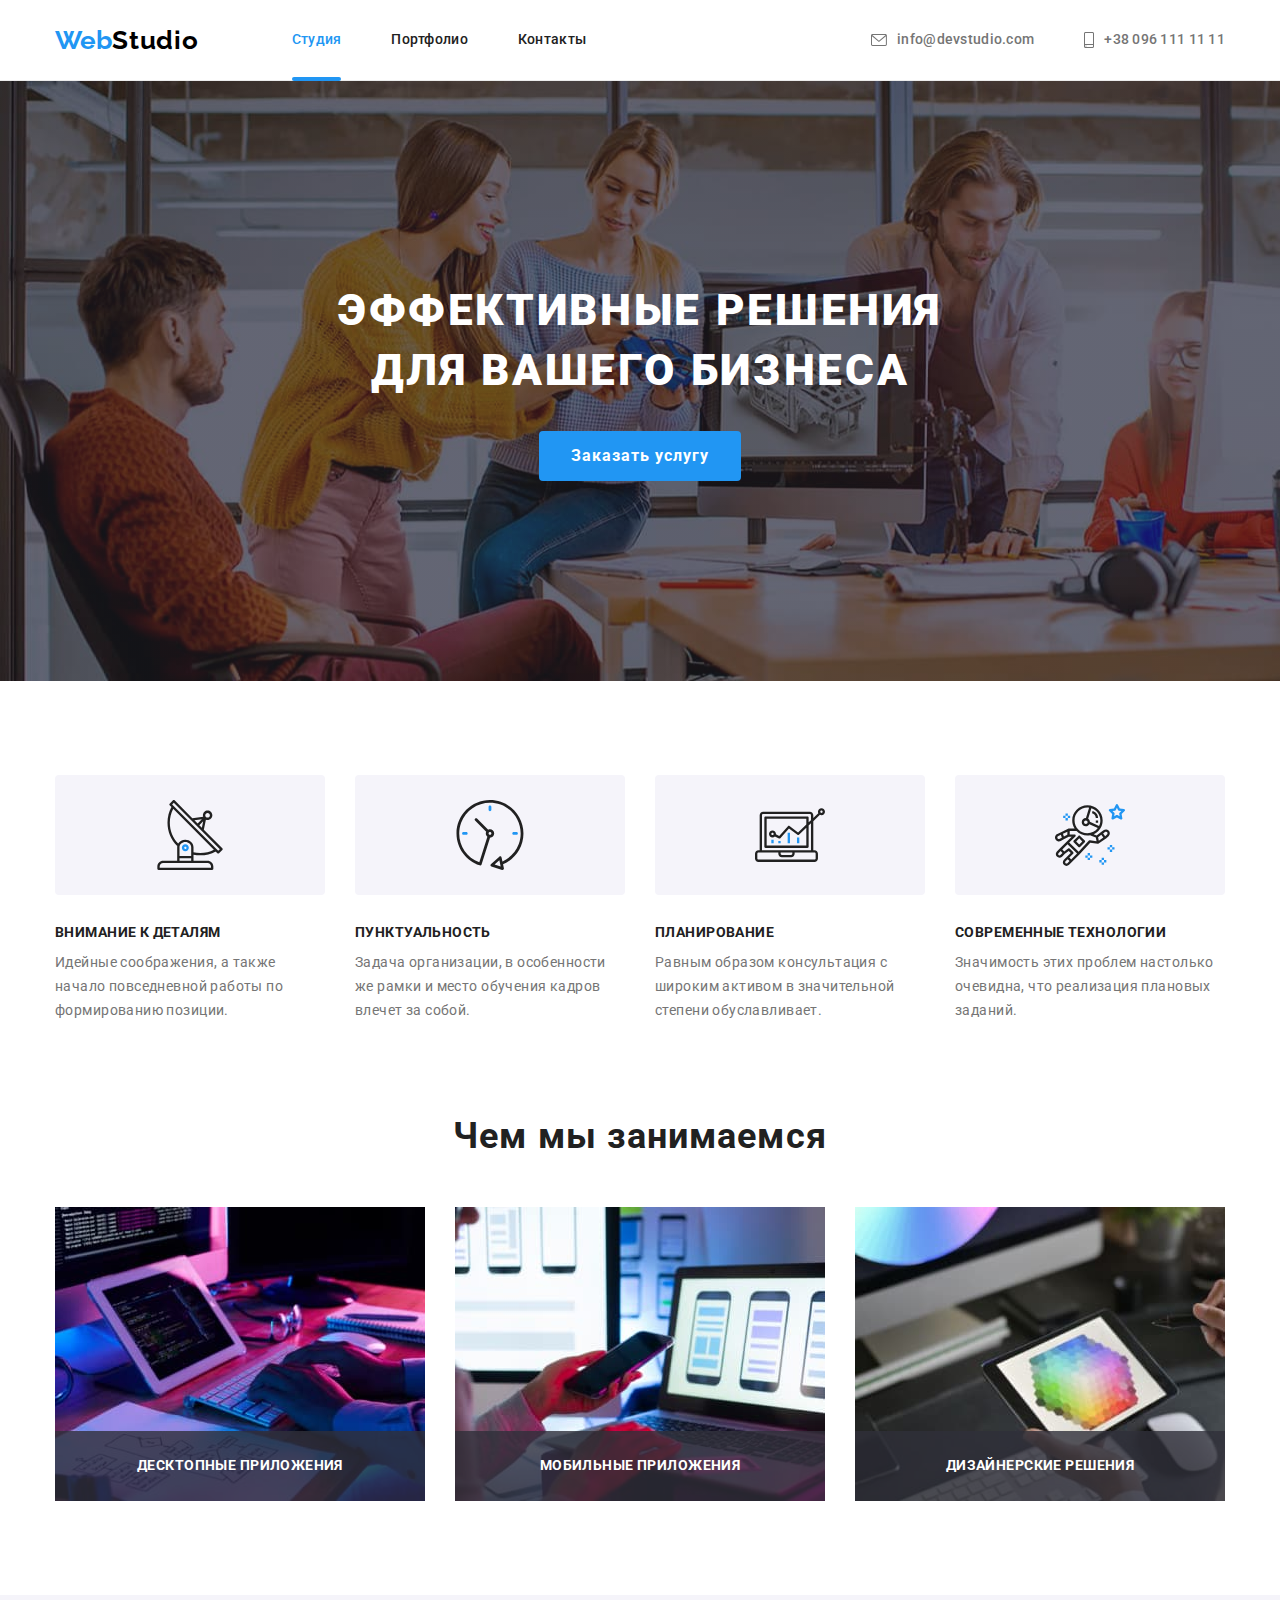
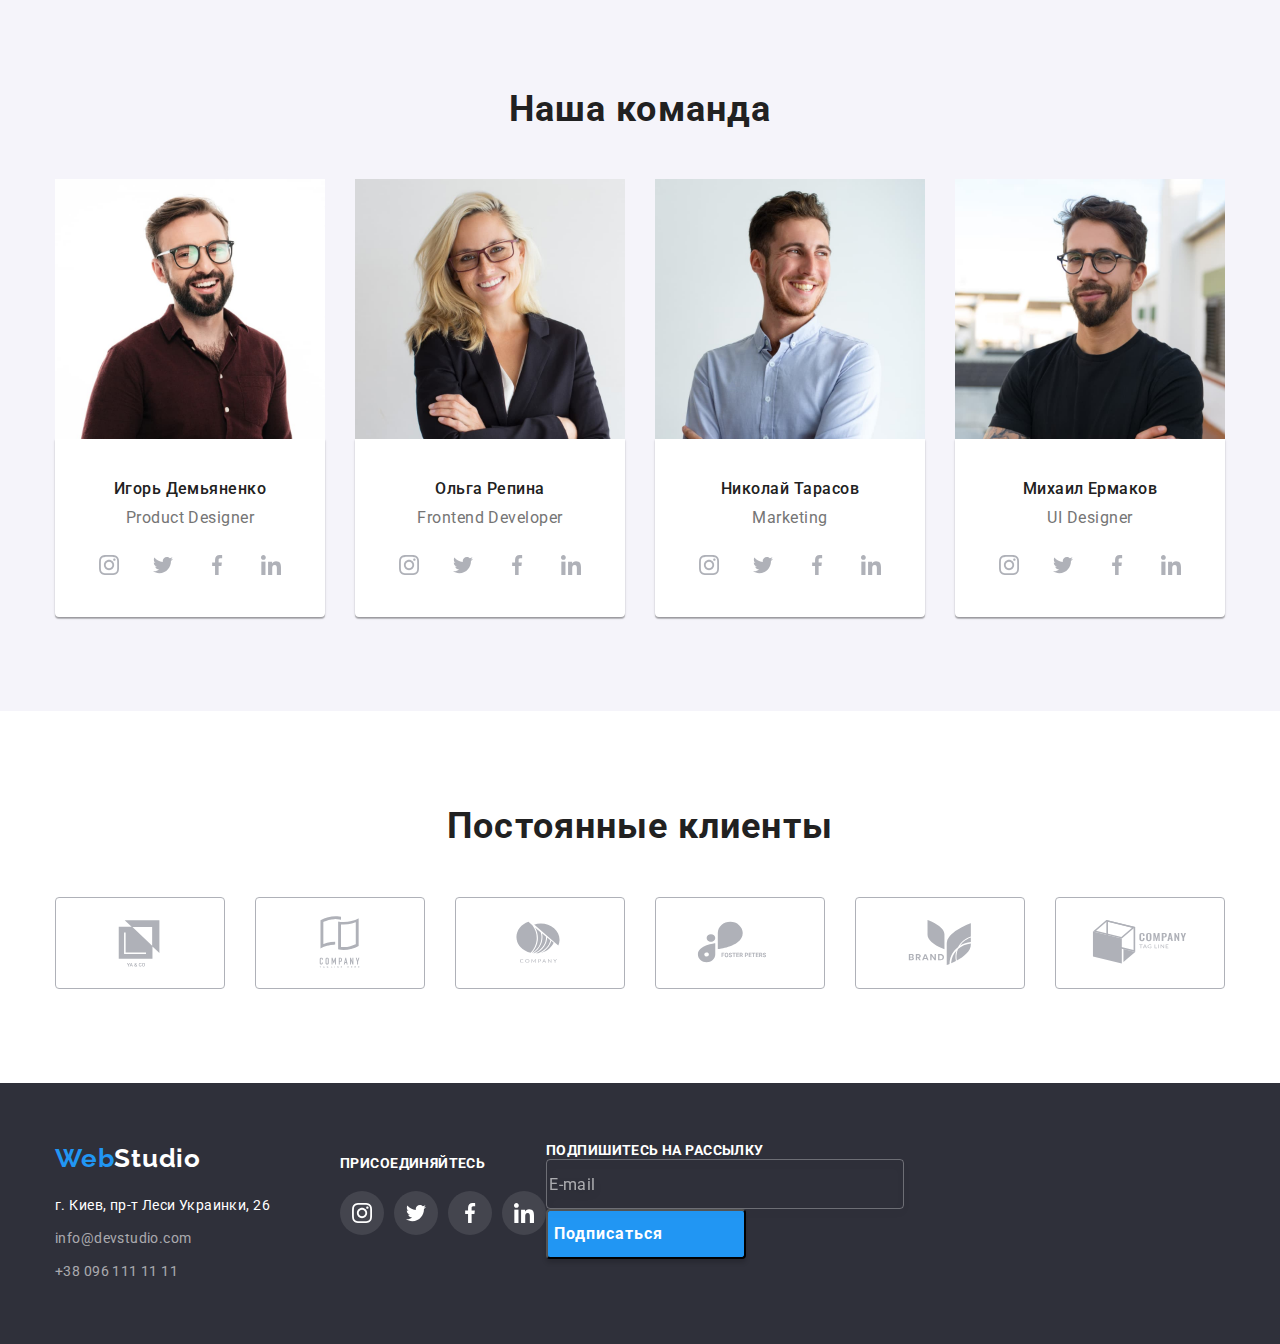
==== index.html @ f49827c9 "Заполнила форму в модальном окне" ====
<!DOCTYPE html>
<html lang="ru">
<head>
    <meta charset="UTF-8">
    <meta http-equiv="X-UA-Compatible" content="IE=edge">
    <meta name="viewport" content="width=device-width, initial-scale=1.0">
    <link rel="preconnect" href="https://fonts.googleapis.com">
    <link rel="preconnect" href="https://fonts.gstatic.com" crossorigin>
    <link href="https://fonts.googleapis.com/css2?family=Raleway:wght@700&family=Roboto:wght@400;500;700;900&display=swap" rel="stylesheet">
    <link rel="stylesheet" href="https://cdnjs.cloudflare.com/ajax/libs/modern-normalize/1.1.0/modern-normalize.min.css">
    <link rel="stylesheet" href="./css/styles.css">

    <title>Document</title>
</head>
<body>
    <header class="header">
        <div class= "container main-nav">
        <a href="" class="header-logo link">Web<span class="header-logo-two link">Studio</span></a>
    <nav class="header-navigation">
     <ul class="header-list list">
         <li class="header-item"><a href="./index.html" class="header-link link current" >Студия</a></li>
         <li class="header-item"><a href="./portfolio.html" class="header-link link" >Портфолио</a></li>
         <li class="header-item"><a href="" class="header-link link">Контакты</a></li>
     </ul>
        </nav>
    <ul class="mailto-tel list">
     <li class="mailto-tel-item"><a href="mailto:info@devstudio.com" class="header-mailto link">
        <svg class="mailto-tel-soc-icon" width="16" height="12">
            <use href="./images/icons.svg#icon-envelope-hover-1"></use>
        </svg>info@devstudio.com</a>
    </li>
     <li class="mailto-tel-item"><a href="tel:+380961111111" class="header-tel link">
         <svg class="mailto-tel-soc-icon" width="10" height="16">
        <use href="./images/icons.svg#icon-smartphone-1"></use>
    </svg>+38 096 111 11 11</a>
    </li>
  </div>
    </header>

<main>
    <section class="hero">
        <h1 class="hero-title">Эффективные решения <br/> для вашего бизнеса</h1>
        <button type="button" class="hero-btn" data-modal-open>Заказать услугу</button> 
    </section>


    <section class="section-one section">
         <!-- скрытый заголовок-->
         <h2 class="visually-hidden">Наши обязанности</h2>
        <div class="container">
        <ul class="section-one-list list">
            <li class="section-one-item">
            <div class="section-soc">
                    <svg class="section-soc-icon" width="70" height="70">
                        <use href="./images/icons.svg#icon-antenna"></use>
                    </svg>
                </div>
            <h3 class="section-one-subtitle">Внимание к деталям</h3>
                <p class="section-one-text">Идейные соображения, а также начало повседневной работы по формированию позиции.</p>
            </li>
            <li class="section-one-item">
                <div class="section-soc">
                    <svg class="section-soc-icon" width="70" height="70">
                        <use href="./images/icons.svg#icon-clock"></use>
                    </svg>
                </div>
                <h3 class="section-one-subtitle">Пунктуальность</h3>
                <p class="section-one-text">Задача организации, в особенности же рамки и место обучения кадров влечет за собой.</p>
            </li>
            <li class="section-one-item">
                <div class="section-soc">
                    <svg class="section-soc-icon" width="70" height="70">
                        <use href="./images/icons.svg#icon-diagram"></use>
                    </svg>
                </div>
                <h3 class="section-one-subtitle">Планирование</h3>
                <p class="section-one-text">Равным образом консультация с широким активом в значительной степени обуславливает.</p>
            </li>
            <li class="section-one-item">
                <div class="section-soc">
                    <svg class="section-soc-icon" width="70" height="70">
                        <use href="./images/icons.svg#icon-astronaut"></use>
                    </svg>
                </div>
            <h3 class="section-one-subtitle">Современные технологии</h3>
                <p class="section-one-text">Значимость этих проблем настолько очевидна, что реализация плановых заданий.</p>
            </li>
        </ul>
    </div>
    </section>

    <section class="work section">
        <div class= "container">
        <h2 class="work-top-text">Чем мы занимаемся</h2>
        <ul class="work-list list">
            <li class="work-item"><img src="./images/img.jpg" alt="Пишем сайт" width="370" height="294"/>
            <p class="work-subtitle">Десктопные приложения</p>
            </li>
            <li class="work-item"><img src="./images/img1.jpg" alt="Создаем макет" width="370" height="294"/>
            <p class="work-subtitle">Мобильные приложения</p>
            </li>
            <li class="work-item"><img src="./images/img2.jpg" alt="Создаем дизайн" width="370" height="294"/>
            <p class="work-subtitle">Дизайнерские решения</p>
            </li>
        </ul>
    </div>
    </section>

    <section class="team section">
        <div class= "container">
        <h2 class="team-top-text">Наша команда</h2>
        <ul class="team-list list">
            <li class="team-item"><img src="./images/foto.jpg" alt="Product Designer" width="270" height="260"/>
        <div class="team-card">
                <h3 class="team-subtitle">Игорь Демьяненко</h3>
                <p class="team-text">Product Designer</p>
                <ul class="team-soc-list list">
                    <li class="team-soc-item">
                        <a href="" class="team-soc-link">
                        <svg class="team-soc-icon" width="20" height="20">
                            <use href="./images/icons.svg#icon-instagram-2"></use>
                        </svg>
                        </a>
                    </li>
                    <li class="team-soc-item">
                        <a href="" class="team-soc-link">
                            <svg class="team-soc-icon" width="20" height="20">
                                <use href="./images/icons.svg#icon-twitter-1"></use>
                            </svg>
                        </a>
                    </li>
                    <li class="team-soc-item">
                        <a href="" class="team-soc-link">
                            <svg class="team-soc-icon" width="20" height="20">
                                <use href="./images/icons.svg#icon-facebook-1"></use>
                            </svg>
                        </a>
                    </li>
                    <li class="team-soc-item">
                        <a href="" class="team-soc-link">
                            <svg class="team-soc-icon" width="20" height="20">
                                <use href="./images/icons.svg#icon-linkedin-1"></use>
                            </svg>
                        </a>
                    </li>
                </ul>
                </div>
            </li>
            <li class="team-item"><img src="./images/foto1.jpg" alt="Frontend Developer" width="270" height="260"/>
                <div class="team-card">
                <h3 class="team-subtitle">Ольга Репина</h3>
                <p class="team-text">Frontend Developer</p>
                <ul class="team-soc-list list">
                    <li class="team-soc-item">
                        <a href="" class="team-soc-link">
                            <svg class="team-soc-icon" width="20" height="20">
                                <use href="./images/icons.svg#icon-instagram-2"></use>
                            </svg>
                        </a>
                    </li>
                    <li class="team-soc-item">
                        <a href="" class="team-soc-link">
                            <svg class="team-soc-icon" width="20" height="20">
                                <use href="./images/icons.svg#icon-twitter-1"></use>
                            </svg>
                        </a>
                    </li>
                    <li class="team-soc-item">
                        <a href="" class="team-soc-link">
                            <svg class="team-soc-icon" width="20" height="20">
                                <use href="./images/icons.svg#icon-facebook-1"></use>
                            </svg>
                        </a>
                    </li>
                    <li class="team-soc-item">
                        <a href="" class="team-soc-link">
                            <svg class="team-soc-icon" width="20" height="20">
                                <use href="./images/icons.svg#icon-linkedin-1"></use>
                            </svg>
                        </a>
                    </li>
                </ul>
                </div>
            </li>
            <li class="team-item"><img src="./images/foto2.jpg" alt="Marketing" width="270" height="260"/>
            <div class="team-card">
                <h3 class="team-subtitle">Николай Тарасов</h3>
                <p class="team-text">Marketing</p>
                <ul class="team-soc-list list">
                    <li class="team-soc-item">
                        <a href="" class="team-soc-link">
                            <svg class="team-soc-icon" width="20" height="20">
                                <use href="./images/icons.svg#icon-instagram-2"></use>
                            </svg>
                        </a>
                    </li>
                    <li class="team-soc-item">
                        <a href="" class="team-soc-link">
                            <svg class="team-soc-icon" width="20" height="20">
                                <use href="./images/icons.svg#icon-twitter-1"></use>
                            </svg>
                        </a>
                    </li>
                    <li class="team-soc-item">
                        <a href="" class="team-soc-link">
                            <svg class="team-soc-icon" width="20" height="20">
                                <use href="./images/icons.svg#icon-facebook-1"></use>
                            </svg>
                        </a>
                    </li>
                    <li class="team-soc-item">
                        <a href="" class="team-soc-link">
                            <svg class="team-soc-icon" width="20" height="20">
                                <use href="./images/icons.svg#icon-linkedin-1"></use>
                            </svg>
                        </a>
                    </li>
                </ul>
            </div>
                </li>
            <li class="team-item"><img src="./images/foto3.jpg" alt="UI Designer" width="270" height="260"/> 
                <div class="team-card">
                <h3 class="team-subtitle">Михаил Ермаков</h3>
                <p class="team-text">UI Designer</p>
                <ul class="team-soc-list list">
                    <li class="team-soc-item">
                        <a href="" class="team-soc-link">
                            <svg class="team-soc-icon" width="20" height="20">
                                <use href="./images/icons.svg#icon-instagram-2"></use>
                            </svg>
                        </a>
                    </li>
                    <li class="team-soc-item">
                        <a href="" class="team-soc-link">
                            <svg class="team-soc-icon" width="20" height="20">
                                <use href="./images/icons.svg#icon-twitter-1"></use>
                            </svg>
                        </a>
                    </li>
                    <li class="team-soc-item">
                        <a href="" class="team-soc-link">
                            <svg class="team-soc-icon" width="20" height="20">
                                <use href="./images/icons.svg#icon-facebook-1"></use>
                            </svg>
                        </a>
                    </li>
                    <li class="team-soc-item">
                        <a href="" class="team-soc-link">
                            <svg class="team-soc-icon" width="20" height="20">
                                <use href="./images/icons.svg#icon-linkedin-1"></use>
                            </svg>
                        </a>
                    </li>
                </ul>
                </div>
            </li>
        </ul>
    </div>
    </section>
    <section class="clients section">
        <div class="container">
            <h2 class="clients-text">Постоянные клиенты</h2>
            <ul class= "clients-soc-list list">
                <li class="clients-soc-item">
                    <a href="" class="clients-soc-link">
                        <svg class="clients-soc-icon" width="106" height="60">
                            <use href="./images/icons.svg#icon-Logo"></use>
                        </svg>
                    </a>
                </li>
                <li class="clients-soc-item">
                    <a href="" class="clients-soc-link">
                        <svg class="clients-soc-icon" width="106" height="60">
                            <use href="./images/icons.svg#icon-Logo-1"></use>
                        </svg>
                    </a>
                <li class="clients-soc-item">
                    <a href="" class="clients-soc-link">
                        <svg class="clients-soc-icon" width="106" height="60">
                            <use href="./images/icons.svg#icon-Logo-2"></use>
                        </svg>
                    </a>
                </li>
                <li class="clients-soc-item">
                    <a href="" class="clients-soc-link">
                        <svg class="clients-soc-icon" width="106" height="60">
                            <use href="./images/icons.svg#icon-Logo-3"></use>
                        </svg>
                    </a>
                <li class="clients-soc-item">
                    <a href="" class="clients-soc-link">
                        <svg class="clients-soc-icon" width="106" height="60">
                            <use href="./images/icons.svg#icon-Logo-4"></use>
                        </svg>
                    </a>
                </li>
                <li class="clients-soc-item">
                    <a href="" class="clients-soc-link">
                        <svg class="clients-soc-icon" width="106" height="60">
                            <use href="./images/icons.svg#icon-Logo-5"></use>
                        </svg>
                    </a>
            </ul>
        </div>
    </section>
    </main>
<footer class="footer">
    <div class="container">
        <div class="footer-main">
        <a href="" class="footer-logo link">Web<span class="footer-logo-two link">Studio</span></a>
        <address class="adress">
            <div class="adress-text">г. Киев, пр-т Леси Украинки, 26</div>
            <div class="footer-contacts"><a href="mailto:info@devstudio.com"
                    class="adress-mailto link">info@devstudio.com</a> <br></div>
            <div> <a href="tel:+380961111111" class="adress-tel link">+38 096 111 11 11</a></div>
        </address>
        </div>
    <div class="footer-soc-content">
            <h3 class="footer-title">присоединяйтесь</h3>
            <ul class="footer-soc-list list">
                <li class="footer-soc-item">
                    <a href="" class="footer-soc-link">
                        <svg class="footer-soc-icon" width="20" height="20">
                            <use href="./images/icons.svg#icon-instagram-2"></use>
                        </svg>
                    </a>
                </li>
                <li class="footer-soc-item">
                    <a href="" class="footer-soc-link">
                        <svg class="footer-soc-icon" width="20" height="20">
                            <use href="./images/icons.svg#icon-twitter-1"></use>
                        </svg>
                    </a>
                </li>
                <li class="footer-soc-item">
                    <a href="" class="footer-soc-link">
                        <svg class="footer-soc-icon" width="20" height="20">
                            <use href="./images/icons.svg#icon-facebook-1"></use>
                        </svg>
                    </a>
                </li>
                <li class="footer-soc-item">
                    <a href="" class="footer-soc-link">
                        <svg class="footer-soc-icon" width="20" height="20">
                            <use href="./images/icons.svg#icon-linkedin-1"></use>
                        </svg>
                    </a>
                </li>
            </ul>
        </div>
        
            <form class="footer-form">
            <h3 class="footer-top-title">Подпишитесь на рассылку</h3>
            <label for="email" class="footer-text"></label>
            <input type="email" name="email" id="email" placeholder="E-mail" class="footer-input"/>
            <button type="submit" class="footer-btn">Подписаться</button>
        </form>
      
    </div>
</footer>

<div class="backdrop is-hidden" data-modal>
    <div class="modal">
        <button type="button" class="modal-close-button" data-modal-close>
            <svg class="button-soc-icon" width="11" height="11">
                <use href="./images/icons.svg#icon-Vector"></use>
            </svg>
        </button>
        <p class="modal-title">Оставьте свои данные, мы вам перезвоним</p>
        <form>
            <label for="name" class="modal-text">Имя</label>
            <input type="text" name="name" id="name" autofocus required class="modal-input"/>
            <label for="tel" class="modal-text">Телефон</label>
            <input type="tel" name="tel" id="tel" required class="modal-input" />
            <label for="email" class="modal-text">Почта</label>
            <input type="email" name="email" id="email" required class="modal-input"/>
            <label for="comment" class="modal-text">Комментарий</label>
            <textarea name="comment" id="comment" placeholder="Введите текст" class="textarea"></textarea>
        
            <input type="checkbox" name="" id="policy"/>
            <label for="" class="modal-top-text">Соглашаюсь с рассылкой и принимаю <a href="">Условия договора</a> </label>
        
            <button type="submit" class="modal-btn">Отправить</button>
        </form>
    </div>
</div>
<script src="./js/modal.js"></script>


</body>
</html>
---- css/styles.css ----
:root {
    --header-color: #757575;
    --title-color: #212121;
    --main-color: #FFFFFF;
    --animation: cubic-bezier(0.4, 0, 0.2, 1);
}

html{
    box-sizing: border-box;
}


*, 
*::before, 
*::after{box-sizing: inherit;}

body {
    font-family: "Roboto", Tahoma, sans-serif;
    margin: 0;
}

h1,
h2,
h3,
h4,
h5,
h6,
p {
    margin-top: 0;
    margin-bottom: 0;
}

img
    {
    display: block;
    max-width: 100%;
}

.list {
    list-style: none;
    margin: 0;
    padding: 0;
}

.link {
    text-decoration: none;
}

.visually-hidden {
    position: absolute;
    white-space: nowrap;
    width: 1px;
    height: 1px;
    overflow: hidden;
    border: 0;
    padding: 0;
    clip: rect(0 0 0 0);
    clip-path: inset(50%);
    margin: -1px;
}

.container {
    margin-left: auto;
    margin-right: auto;
    padding-left: 15px;
    padding-right: 15px;
    width: 1200px;
}

.main-nav{
    display: flex;
    align-items: center;
}

/*------------index.html-----------*/

.header {
    border-bottom: 1px solid #ececec;
}

.header-list{
    display: flex;
}

.header-link{
    display: block;
    padding-top: 32px;
    padding-bottom: 32px;
position: relative;
    font-weight: 500;
    font-size: 14px;
    line-height: 1.14;
    letter-spacing: 0.02em;
    color: #212121;
    transition: color 250ms var(--animation);
}

.current::after{
    content: '';
    display: block;
    width: 100%;
    height: 4px;
    position: absolute;
    bottom: -1px;
    background: #2196F3;
    border-radius: 2px;  
}

.header-list .header-item:not(:last-child){
    margin-right: 50px;
}

.nav{
    display: block;
}

.header-navigation{
    margin-left: 93px;
}

.header-logo {
    /*margin-right: 93px;
    margin-left: 215px;*/
    font-family: 'Raleway', Tahoma, sans-serif;
    font-style: normal;
    font-weight: 700;
    font-size: 26px;
    line-height: 1.19;
    color: #2196F3;
}

.header-logo-two {
    font-family: 'Raleway', Tahoma, sans-serif;
    font-style: normal;
    font-weight: 700;
    font-size: 26px;
    line-height: 1.19;
    letter-spacing: 0.03em;
    color: #000000;
}


.header-link:hover,
.header-link:focus {
    color: #2196F3;
}

.current {
    color: #2196F3 ;
}

.header-mailto, .header-tel {
    font-weight: 500;
    font-size: 14px;
    line-height: 1.14;
    letter-spacing: 0.02em;
    color: var(--header-color);
    display: flex;
    justify-content: center;
    align-items: center;
    transition: color 250ms var(--animation);
}

.mailto-tel{
    display: flex;
    margin-left: auto;
}

.mailto-tel .mailto-tel-item:not(:last-child){
    margin-right: 50px;
}


.header-mailto:hover,
.header-mailto:focus,
.header-tel:hover,
.header-tel:focus {
    color: #2196F3;
}

.mailto-tel-soc-icon{
    margin-right: 10px;
    fill: currentColor;
}


.hero-title {
    margin-bottom: 30px;

    font-weight: 900;
    font-size: 44px;
    line-height: 1.36;
    letter-spacing: 0.06em;
    text-transform: uppercase;
    color: var(--main-color)
    }

.hero {
    padding-top: 200px;
    padding-bottom: 200px;
    background-color: #2F303A;
    text-align: center;
    background-image: linear-gradient(
    rgba(47, 48, 58, 0.4),
    rgba(47, 48, 58, 0.4)
    ),
    url(../images/img12.jpg);
background-repeat: no-repeat;
background-size: cover;
max-width: 1600px;
margin: 0 auto;
}

    .hero-btn {
    border-radius: 4px;
    border: 0;
    padding: 10px 32px;

    font-weight: 700;
    font-size: 16px;
    line-height: 1.88;
    letter-spacing: 0.06em;
    color: #FFFFFF;
    background-color: #2196F3;
    cursor: pointer;
    transition: background-color 250ms var(--animation);
}

.hero-btn:hover, 
.hero-btn:focus{
    color:#FFFFFF;
    background-color: #0f76ca;
}

.section {
    padding-top: 94px;
    padding-bottom: 94px;
}

.section-one-list{
    display: flex;
    flex-wrap: nowrap;
}

.section-one, .work {
    background-color: #FFFFFF;
}

.section-one-item {
    width: 270px;
    margin-right: 30px;
    margin-bottom: 30px;
}

/*
.section-one-item::before{
    display: block;
    content: '';
    height: 120px;
    background: #F5F4FA;
    background-size: contain;
    background-repeat: no-repeat;
    background-position: center;
    margin-bottom: 30px;
}

.icon-antenna::before{
    background-image: url('../images/antenna.svg');
}

.icon-clock::before {
    background-image: url('../images/clock.svg');
}

.icon-diagram::before {
    background-image: url('../images/diagram.svg');
}

.icon-astronaut::before {
    background-image: url('../images/astronaut.svg');
}
*/

.section-soc {
    display: flex;
    justify-content: center;
    align-items: center;
    width: 270px;
    height: 120px;
    background-color: #F5F4FA;
    border-radius: 4px;
    margin-bottom: 30px;
}


.section-one-item:nth-child(4n) {
    margin-right: 0;
}

.section-one-item:nth-last-child(-n + 4) {
    margin-bottom: 0;
}

.section-one-subtitle {
    margin-top: 0;
    margin-bottom: 10px;
    font-size: 14px;
    line-height: 1.14;
    letter-spacing: 0.03em;
    text-transform: uppercase;
    color: #212121;
}

.section-one-text {
    font-weight: 400;
    font-size: 14px;
    line-height: 1.71;
    letter-spacing: 0.03em;
    color: var(--header-color);
}

.work{
    padding-top: 0;
}
.work-list{
    display: flex;
    align-items: center;
    padding: 0;
}

.work-item {
    position: relative;
    width: 370px;
    margin-right: 30px;
    margin-bottom: 30px;
}

.work-item:nth-child(3n) {
    margin-right: 0;
}

.work-item:nth-last-child(-n + 3) {
    margin-bottom: 0;
}

.work-top-text {
    margin-top: 0;
    margin-bottom: 50px;
padding: 0;
font-size: 36px;
line-height: 1.12;
text-align: center;
letter-spacing: 0.03em;
color: var(--title-color);
}

.work-title-text{
font-weight: 700;
font-size: 14px;
line-height: 1.14;
text-align: center;
text-transform: uppercase;
color: #FFFFFF;
padding-top: 27px;
padding-bottom: 27px;
}

.work-subtitle{
    position: absolute;
    left: 0;
    bottom: 0;
    width: 370px;
    height: 70px;
    font-weight: 700;
    font-size: 14px;
    line-height: 1.14;
    text-align: center;
    letter-spacing: 0.03em;
    text-transform: uppercase;
    color: #FFFFFF;
    background: rgba(47, 48, 58, 0.8);
    display: flex;
    justify-content: center;
    align-items: center;
}

.team-top-text {
    margin-bottom: 50px;

    font-size: 36px;
    line-height: 1.12;
    text-align: center;
    letter-spacing: 0.03em;
    color: var(--title-color);
}


.team {
background: #F5F4FA;
}

.team-card {
    padding-top: 30px;
    padding-bottom: 30px;
    box-shadow: 0px 1px 3px rgba(0, 0, 0, 0.12),
        0px 1px 1px rgba(0, 0, 0, 0.14),
        0px 2px 1px rgba(0, 0, 0, 0.2);
    border-radius: 0px 0px 4px 4px;

    background: #FFFFFF;
}

.team-subtitle {
    font-weight: 500;
    font-size: 16px;
    line-height: 1.19;
    text-align: center;
    letter-spacing: 0.03em;
    color: #212121;
}

.team-text {
    font-size: 16px;
    line-height: 1.19;
    text-align: center;
    letter-spacing: 0.03em;
    color: var(--header-color);
    margin-bottom: 16px;
}

.team-list {
    display: flex;
    align-items: center;

    padding: 0;
    margin: 0;
}

.team-subtitle {
    margin: 10px;
}

.team-item {
    width: 270px;
    margin-right: 30px;
    margin-bottom: 30px;
    }

.team-item:nth-child(4n) {
    margin-right: 0;
}

.team-item:nth-last-child(-n + 4) {
    margin-bottom: 0;
}

.team-soc-item+.team-soc-item {
    margin-left: 10px;
}

.team-soc-link {
    width: 44px;
    height: 44px;
    background-color: #FFFFFF;
    border-radius: 50%;
    display: flex;
    justify-content: center;
    align-items: center;
    color: #AFB1B8;
    transition: background-color 250ms var(--animation);
}

.team-soc-icon {
    fill: currentColor;
}

.team-soc-link:hover,
.team-soc-link:focus{
    background-color: #2196F3;
    color: #FFFFFF;
}

.team-soc-list {
    display: flex;
    justify-content: center;
}

.clients-text{
    font-weight: 700;
    font-size: 36px;
    line-height: 42px;
    text-align: center;
    letter-spacing: 0.03em;
    
    color: #212121;
    margin-bottom: 50px;
}

.clients-soc-link{
    width: 170px;
    height: 92px;
    border: 1px solid #AFB1B8;
    box-sizing: border-box;
    border-radius: 4px;
    color: #AFB1B8;
    display: flex;
    justify-content: center;
    align-items: center;
    transition: border 250ms var(--animation);
}

.clients-soc-icon {
    fill: currentColor;
}

.clients-soc-link:hover,
.clients-soc-link:focus {
    background-color: #FFFFFF;
    color: #2196F3;
    border: 1px solid #2196F3;
}

.clients-soc-list{
    display: flex;
    justify-content: center;
}

.clients-soc-item + .clients-soc-item{
    margin-left: 30px;
}

.footer {
    padding-top: 60px;
    padding-bottom: 60px;
    display: flex;
    background-color: #2F303A;
}

.footer .container {
    display: inline-flex;
}

​.footer-soc-content {
    margin-left: 70px;
}

.footer-logo {
    font-family: 'Raleway', Tahoma, sans-serif;
    font-style: normal;
    font-weight: 700;
    font-size: 26px;
    line-height: 1.19;
    letter-spacing: 0.03em;
    color: #2196F3;
}

.footer-logo-two {
    font-family: 'Raleway', Tahoma, sans-serif;
    font-style: normal;
    font-weight: 700;
    font-size: 26px;
    line-height: 1.19;
    letter-spacing: 0.03em;
    color: #FFFFFF;
}

.adress-text {
    padding-top: 20px;
    margin-bottom: 9px;
    font-style: normal;
    font-size: 14px;
    line-height: 1.71;
    letter-spacing: 0.03em;
    color: #FFFFFF;
}

.footer-contacts {
    margin-bottom: 9px;
}

.adress-mailto {
    font-style: normal;
    font-size: 14px;
    line-height: 1.71;
    letter-spacing: 0.03em;
    color: rgba(255, 255, 255, 0.6);
}

.adress-mailto:hover, 
.adress-mailto:focus,
.adress-tel:hover, 
.adress-tel:focus{
    color: #2196F3;
}

.adress-tel {
    font-style: normal;
    font-size: 14px;
    line-height: 1.71;
    letter-spacing: 0.03em;
    color: rgba(255, 255, 255, 0.6);
}

.footer-soc-content{
    margin-left: 70px;
    margin-top: 12px;
}

.footer-title{
    font-weight: 700;
    font-size: 14px;
    line-height: 1,14;
    letter-spacing: 0.03em;
    text-transform: uppercase;
    margin-bottom: 20px;
    color: #FFFFFF;
}


.footer-soc-item+.footer-soc-item {
    margin-left: 10px;
}

.footer-soc-link {
    width: 44px;
    height: 44px;
    background-color: rgba(255, 255, 255, 0.1);
    border-radius: 50%;
    display: flex;
    justify-content: center;
    align-items: center;
    color: #FFFFFF;
    transition: background-color 250ms var(--animation);
}

.footer-soc-icon {
    fill: currentColor;
}

.footer-soc-link:hover,
.footer-soc-link:focus {
    background-color: #2196F3;
    color: #FFFFFF;
}

.footer-soc-list {
    display: flex;
}

.footer-top-title{
    font-weight: 700;
    font-size: 14px;
    line-height: 1.14;
    letter-spacing: 0.03em;
    text-transform: uppercase;
    
    color: #FFFFFF;
}

​.footer-form {
    margin-left: auto;
    }

.footer-input{
width: 358px;
height: 50px;
border: 1px solid rgba(255, 255, 255, 0.3);
box-sizing: border-box;
filter: drop-shadow(0px 4px 4px rgba(0, 0, 0, 0.15));
border-radius: 4px;
background-color: transparent;
}

.footer-input::placeholder{
    width: 47px;
    height: 20px;
   
    font-family: 'Roboto';
    font-style: normal;
    font-weight: 400;
    font-size: 16px;
    line-height: 1.25;
    
    display: flex;
    align-items: center;
    letter-spacing: 0.03em;
    
    color: rgba(255, 255, 255, 0.6);
}

.footer-btn{
    width: 200px;
    height: 50px;
    
    background: #2196F3;
    box-shadow: 0px 4px 4px rgba(0, 0, 0, 0.15);
    border-radius: 4px;

    font-weight: 700;
    font-size: 16px;
    line-height: 1.88;
    
    display: flex;
    align-items: center;
    text-align: center;
    letter-spacing: 0.06em;
    
    color: #FFFFFF;
}


    

/*------------portfolio.html-----------*/

.section-portfolio{
    background-color: #FFFFFF;
}
.section-portfolio-list, .section-portfolio-list-nav {
    display: flex;
    flex-wrap: wrap;
    padding: 0;
    margin: 0;
    }

.section-portfolio-item {
    margin-right: 30px;
    margin-bottom: 30px;
    
}

.section-portfolio-item:hover .section-portfolio-top-text{
    transform: translateY(0%);
}

.section-portfolio-top-wrap{
position: relative;
overflow: hidden;
}

.section-portfolio-top-text {
    position: absolute;
    top: 0;
    height: 100%;
    background: rgba(33, 150, 243, 0.9);
    font-size: 18px;
    line-height: 1.56;
    letter-spacing: 0.03em;
    color: #FFFFFF;
    padding-left: 24px;
    padding-right: 24px;
    padding-top: 63px;
    padding-bottom: 63px;
    transform: translateY(100%);
    transition: transform 250ms var(--animation);
}




.section-portfolio-item:nth-child(3n) {
    margin-right: 0;
}

.section-portfolio-item:nth-last-child(-n + 3) {
    margin-bottom: 0;
} 

.section-portfolio-item:hover{
    box-shadow: 0px 1px 1px rgba(0, 0, 0, 0.12),
    0px 4px 4px rgba(0, 0, 0, 0.06),
    1px 4px 6px rgba(0, 0, 0, 0.16);
}


/*.section-portfolio-list{
    display: flex;
    flex-wrap: wrap;
    margin-left: -30px;
    margin-bottom: -30px;
}

.section-portfolio-item{
    width: calc(100% / 3 - 30px);
    margin-left: 30px;
    margin-bottom: 30px;
}
*/

.section-portfolio-btn:hover,
.section-portfolio-btn:focus {
    color: #FFFFFF;
    background-color: #2196F3;
    box-shadow: 0px 3px 1px rgba(0, 0, 0, 0.1),
    0px 1px 2px rgba(0, 0, 0, 0.08),
    0px 2px 2px rgba(0, 0, 0, 0.12);
    border-radius: 4px;
}

.section-portfolio-subtitle {
    margin-bottom: 4px;
    font-size: 18px;
    line-height: 2;
    letter-spacing: 0.06em;
    color: #212121;
}

.section-portfolio-text {
    font-size: 16px;
    line-height: 1.9;
    letter-spacing: 0.03em;
    color: var(--header-color)
}


.section-portfolio-btn{
    border-radius: 4px;
    display: inline-block;
    padding: 6px 22px;

    border: none;
    font-weight: 500;
    font-size: 16px;
    line-height: 1.63;
    text-align: center;
    color: #212121;
    background-color:  #F5F4FA;
    cursor: pointer;
    transition: background-color 250ms var(--animation), color 250ms var(--animation);
}

.section-portfolio-list-nav{
    display: flex;
    justify-content: center;
    margin-bottom: 50px;
}

.section-portfolio-list-nav .section-portfolio-item-nav:not(:last-child) {
    margin-right: 8px;
}

.cards{
    padding: 20px 24px;
    border: 1px solid #EEEEEE;
    border-top: none;
}

.backdrop{
    position: fixed;
    top: 0;
    width: 100%;
    height: 100%;
    background: rgba(0, 0, 0, 0.2);
    display: flex;
    align-items: center;
    justify-content: center;
    transition: opacity 250ms var(--animation), visibility 250ms var(--animation);
}

.modal{
    position: absolute;
    width: 528px;
    min-height: 581px;
    background: #FFFFFF;
    border-radius: 4px;
    box-shadow: 0px 1px 3px rgba(0, 0, 0, 0.12),
    0px 1px 1px rgba(0, 0, 0, 0.14),
    0px 2px 1px rgba(0, 0, 0, 0.2);
    padding: 40px;
}

.modal-close-button{
    position: absolute;
    background: #FFFFFF;
    border: 1px solid rgba(0, 0, 0, 0.1);
    right: 8px;
    top: 8px;
    justify-content: center;
    align-items: center;
    display: flex;
    width: 30px;
    height: 30px;
    border-radius: 50%;
}

.modal-title{
    font-weight: 700;
    font-size: 20px;
    line-height: 1.15;
    text-align: center;
    letter-spacing: 0.03em;
    color: #212121;
    margin-bottom: 12px;
}

.modal-input{
width: 448px;
height: 40px;
margin-top: 4px;
margin-bottom: 10px;
border: 1px solid rgba(33, 33, 33, 0.2);
box-sizing: border-box;
border-radius: 4px;
padding-left: 15px;
}



.modal-btn{
width: 200px;
height: 50px;

background: #2196F3;
box-shadow: 0px 4px 4px rgba(0, 0, 0, 0.15);
border-radius: 4px;
    padding-left: 56px;
    padding-right: 55px;
    padding-top: 10px;
    padding-bottom: 10px;
    margin-left: 124px;
    margin-right: 124px;
    margin-top: 30px;
    font-weight: 700;
    font-size: 16px;
    line-height: 1.88;
    
    display: flex;
    align-items: center;
    text-align: center;
    letter-spacing: 0.06em;
    border: 0;
    color: #FFFFFF;
    transition: background-color 250ms var(--animation);
}

.modal-text{
    width: 58px;
    height: 14px;
    font-size: 12px;
    line-height: 1.17;
    letter-spacing: 0.01em;
    color: #757575;
}

.textarea{
    width: 448px;
    height: 120px;
    border: 1px solid rgba(33, 33, 33, 0.2);
    box-sizing: border-box;
    border-radius: 4px;
    margin-top: 4px;
    margin-bottom: 20px;
    padding: 12px 16px;
   

   
    
    
    resize: none;
}

.modal-top-text{
    font-size: 14px;
    line-height: 1.71;
    letter-spacing: 0.03em;
    
    color: #757575;
}


.textarea::placeholder {
    color: rgba(117, 117, 117, 0.5);
    font-size: 12px;
    letter-spacing: 0.01em;
    line-height: 1.17;
}

.is-hidden {
    opacity: 0;
    pointer-events: none;
    visibility: hidden;
}
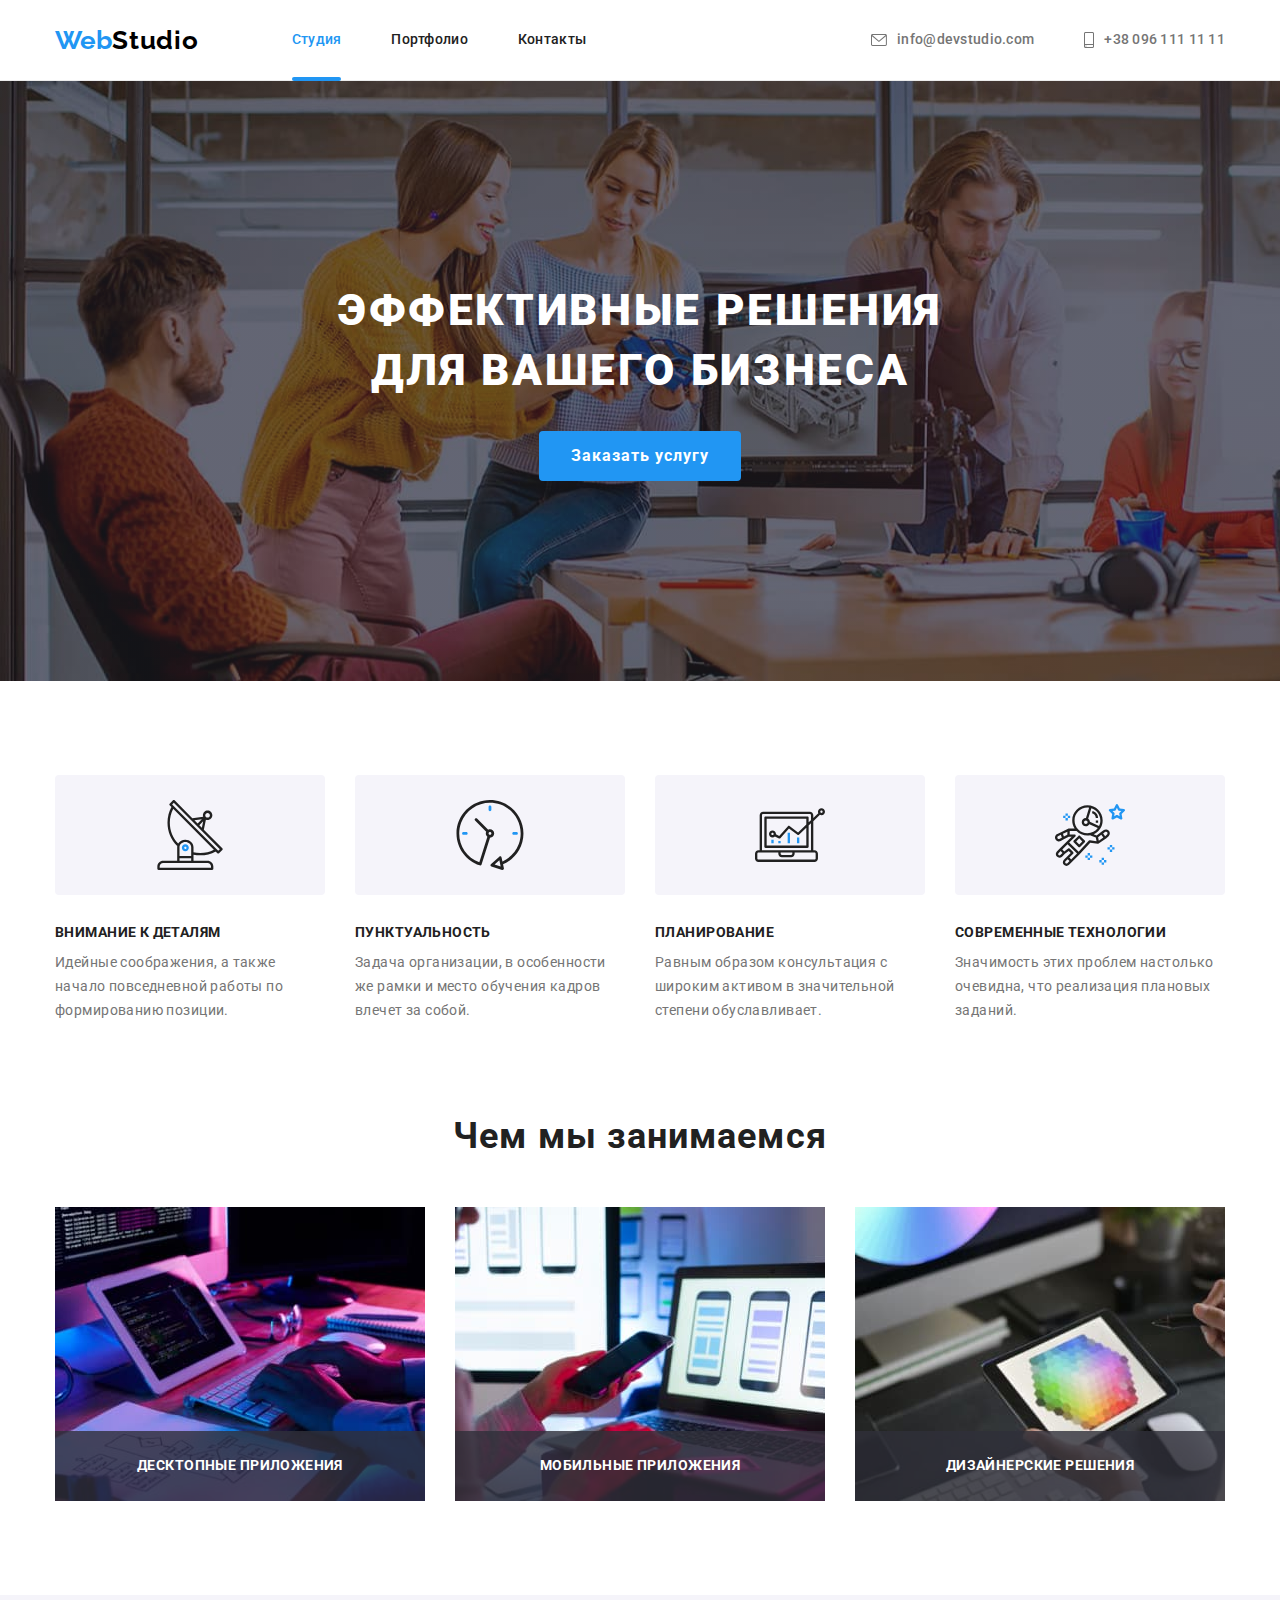
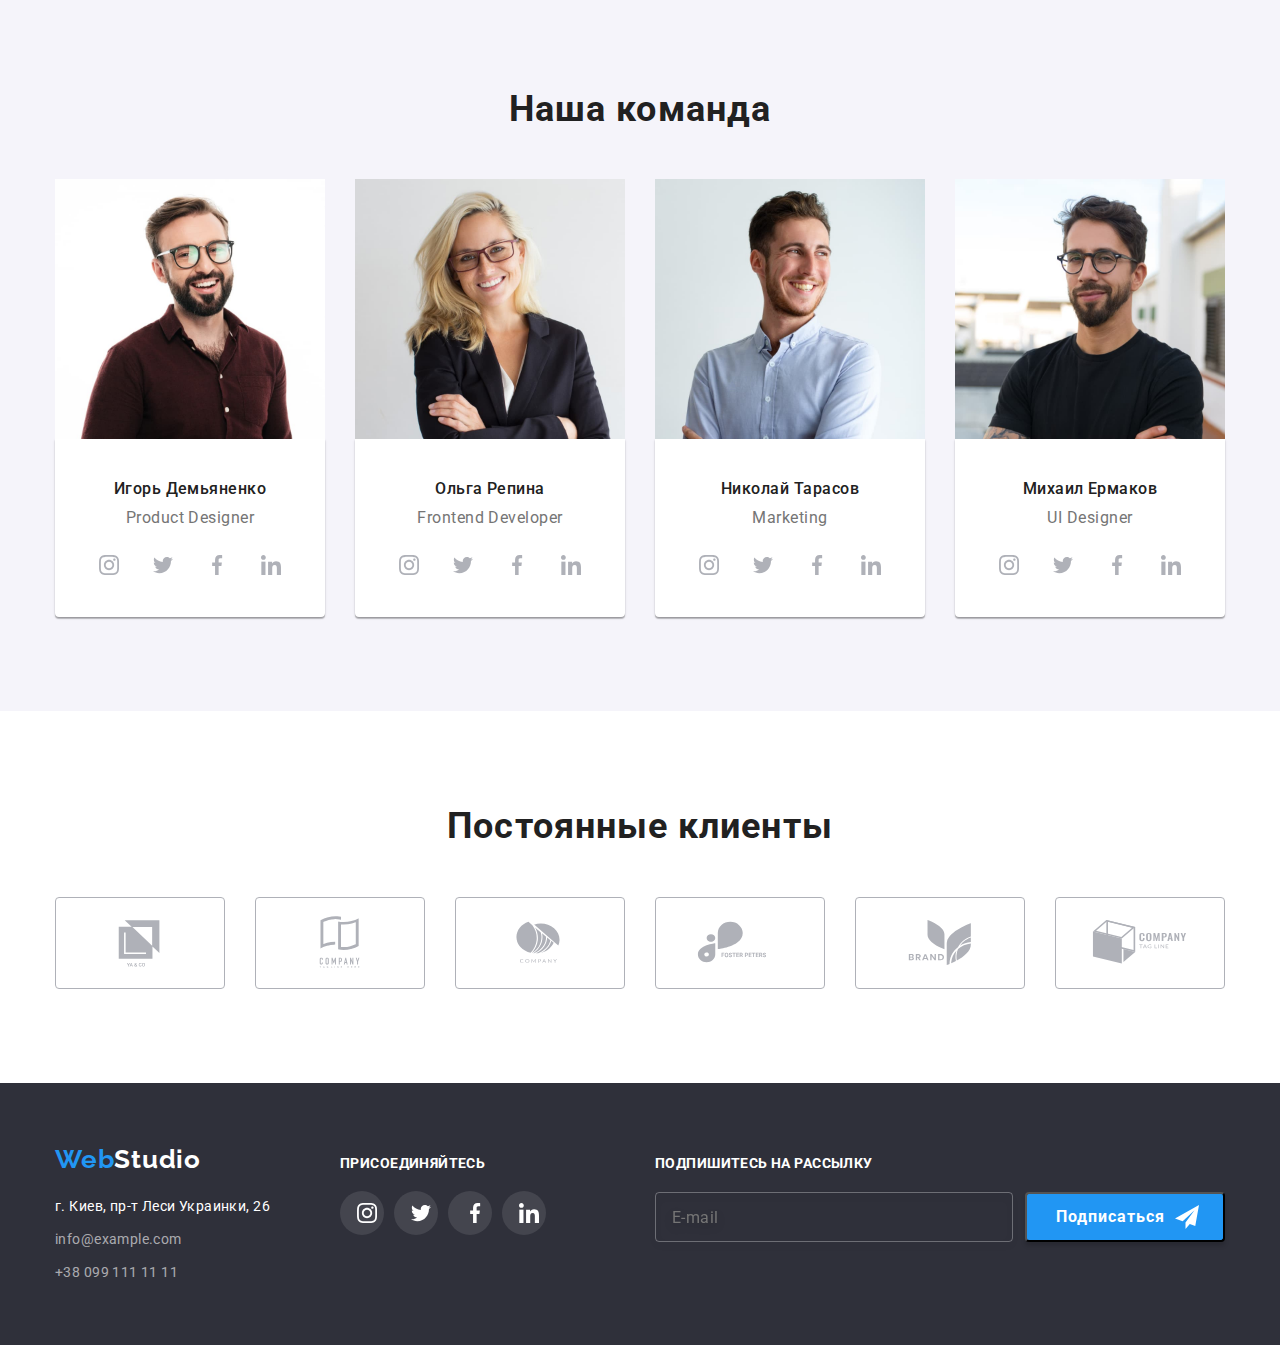
==== commit f20fb799: "Сделала форму подписки на рассылку" ====
--- a/index.html
+++ b/index.html
@@ -310,9 +310,9 @@
         <a href="" class="footer-logo link">Web<span class="footer-logo-two link">Studio</span></a>
         <address class="adress">
             <div class="adress-text">г. Киев, пр-т Леси Украинки, 26</div>
-            <div class="footer-contacts"><a href="mailto:info@devstudio.com"
-                    class="adress-mailto link">info@devstudio.com</a> <br></div>
-            <div> <a href="tel:+380961111111" class="adress-tel link">+38 096 111 11 11</a></div>
+            <div class="footer-contacts"><a href="mailto:info@example.com"
+                    class="adress-mailto link">info@example.com</a> <br></div>
+            <div> <a href="+380991111111" class="adress-tel link">+38 099 111 11 11</a></div>
         </address>
         </div>
     <div class="footer-soc-content">
@@ -349,14 +349,18 @@
             </ul>
         </div>
         
-            <form class="footer-form">
+    <form class="footer-form">
             <h3 class="footer-top-title">Подпишитесь на рассылку</h3>
-            <label for="email" class="footer-text"></label>
-            <input type="email" name="email" id="email" placeholder="E-mail" class="footer-input"/>
-            <button type="submit" class="footer-btn">Подписаться</button>
-        </form>
-      
-    </div>
+            <div class="footer-input">
+            <input type="email" name="email" id="email" placeholder="E-mail" class="footer-email"/>
+            <button type="submit" class="footer-btn">Подписаться
+                <svg class="footer-soc-icon" width="24" height="24">
+                    <use href="./images/icons.svg#icon-icon-send"></use>
+                </svg>
+            </button>
+            </div>
+    </form>
+</div>
 </footer>
 
 <div class="backdrop is-hidden" data-modal>
--- a/css/styles.css
+++ b/css/styles.css
@@ -538,6 +538,7 @@
 
 .footer .container {
     display: inline-flex;
+    align-items: baseline;
 }
 
 ​.footer-soc-content {
@@ -653,15 +654,19 @@
     line-height: 1.14;
     letter-spacing: 0.03em;
     text-transform: uppercase;
-    
-    color: #FFFFFF;
-}
-
-​.footer-form {
+    margin-bottom: 20px;
+    color: #FFFFFF;
+}
+
+.footer-form {
     margin-left: auto;
+}
+
+    .footer-input{
+        display: flex;
     }
 
-.footer-input{
+.footer-email{  
 width: 358px;
 height: 50px;
 border: 1px solid rgba(255, 255, 255, 0.3);
@@ -669,46 +674,42 @@
 filter: drop-shadow(0px 4px 4px rgba(0, 0, 0, 0.15));
 border-radius: 4px;
 background-color: transparent;
-}
-
-.footer-input::placeholder{
-    width: 47px;
-    height: 20px;
-   
-    font-family: 'Roboto';
-    font-style: normal;
-    font-weight: 400;
-    font-size: 16px;
-    line-height: 1.25;
-    
-    display: flex;
-    align-items: center;
-    letter-spacing: 0.03em;
-    
-    color: rgba(255, 255, 255, 0.6);
-}
+margin-right: 12px;
+padding-left: 16px;
+padding-top: 15px;
+padding-bottom: 15px;
+font-size: 16px;
+line-height: 1.25;
+display: flex;
+align-items: center;
+letter-spacing: 0.03em;
+color: rgba(255, 255, 255, 0.6);
+}
+
 
 .footer-btn{
     width: 200px;
     height: 50px;
-    
     background: #2196F3;
     box-shadow: 0px 4px 4px rgba(0, 0, 0, 0.15);
     border-radius: 4px;
-
     font-weight: 700;
     font-size: 16px;
     line-height: 1.88;
-    
     display: flex;
     align-items: center;
     text-align: center;
     letter-spacing: 0.06em;
-    
-    color: #FFFFFF;
-}
-
-
+    color: #FFFFFF;
+    padding-left: 29px;
+    padding-top: 10px;
+    padding-bottom: 10px;
+    transition: background-color 250ms var(--animation);
+}
+
+.footer-soc-icon{
+    margin-left: 10px;
+}
     
 
 /*------------portfolio.html-----------*/
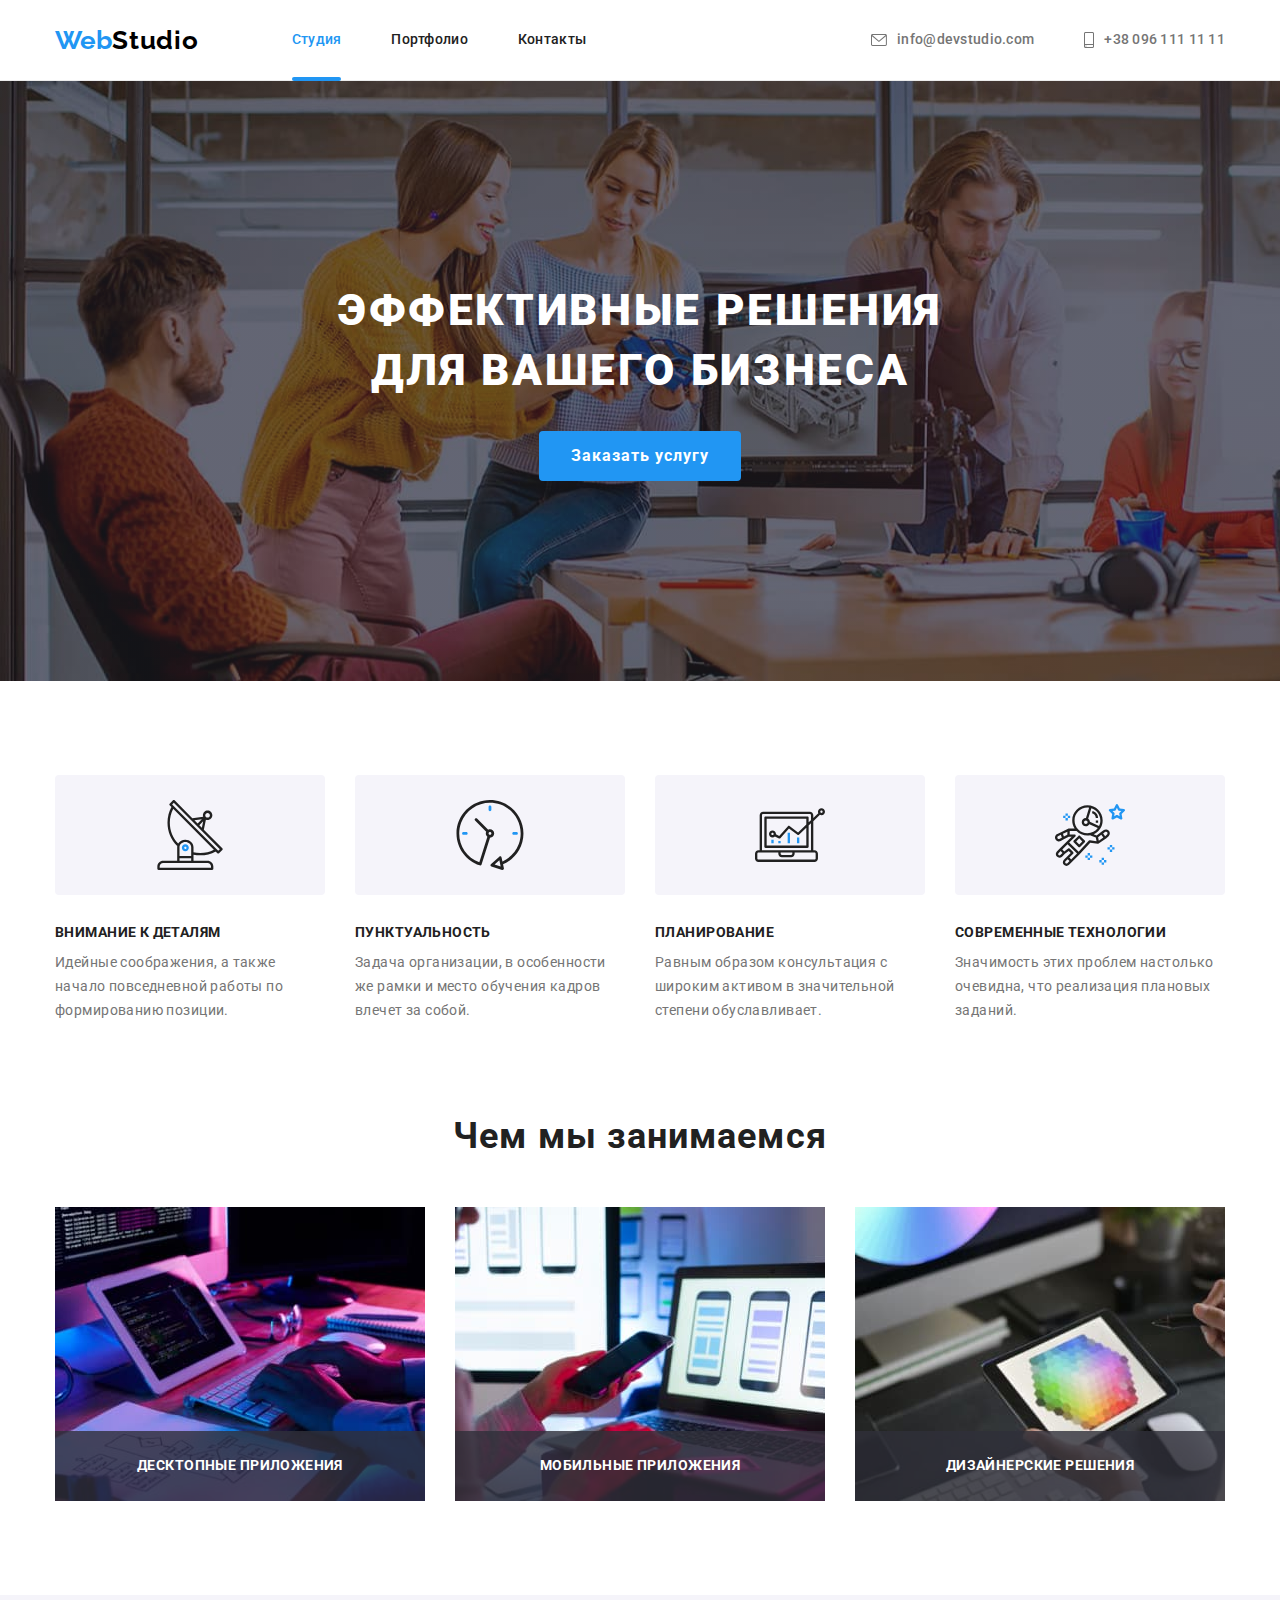
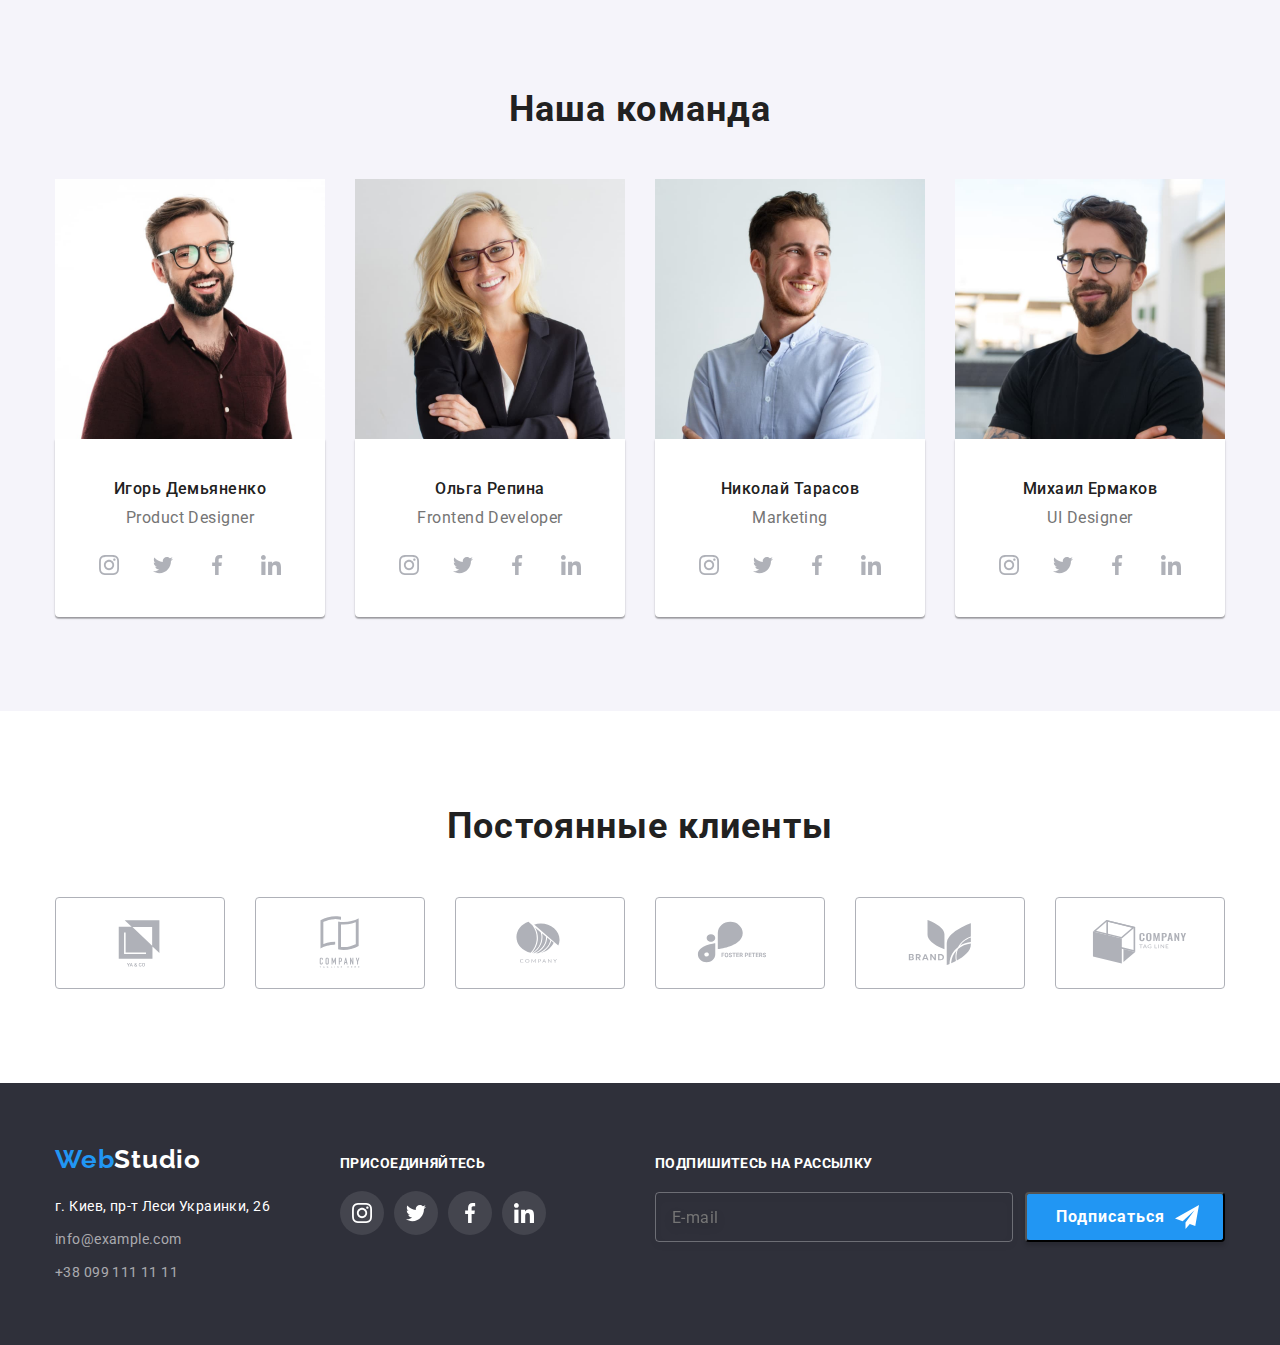
==== commit 686b6d0e: "Отцентрировала иконки" ====
--- a/index.html
+++ b/index.html
@@ -354,7 +354,7 @@
             <div class="footer-input">
             <input type="email" name="email" id="email" placeholder="E-mail" class="footer-email"/>
             <button type="submit" class="footer-btn">Подписаться
-                <svg class="footer-soc-icon" width="24" height="24">
+                <svg class="footer-email-icon" width="24" height="24">
                     <use href="./images/icons.svg#icon-icon-send"></use>
                 </svg>
             </button>
--- a/css/styles.css
+++ b/css/styles.css
@@ -707,7 +707,7 @@
     transition: background-color 250ms var(--animation);
 }
 
-.footer-soc-icon{
+.footer-email-icon{
     margin-left: 10px;
 }
     
